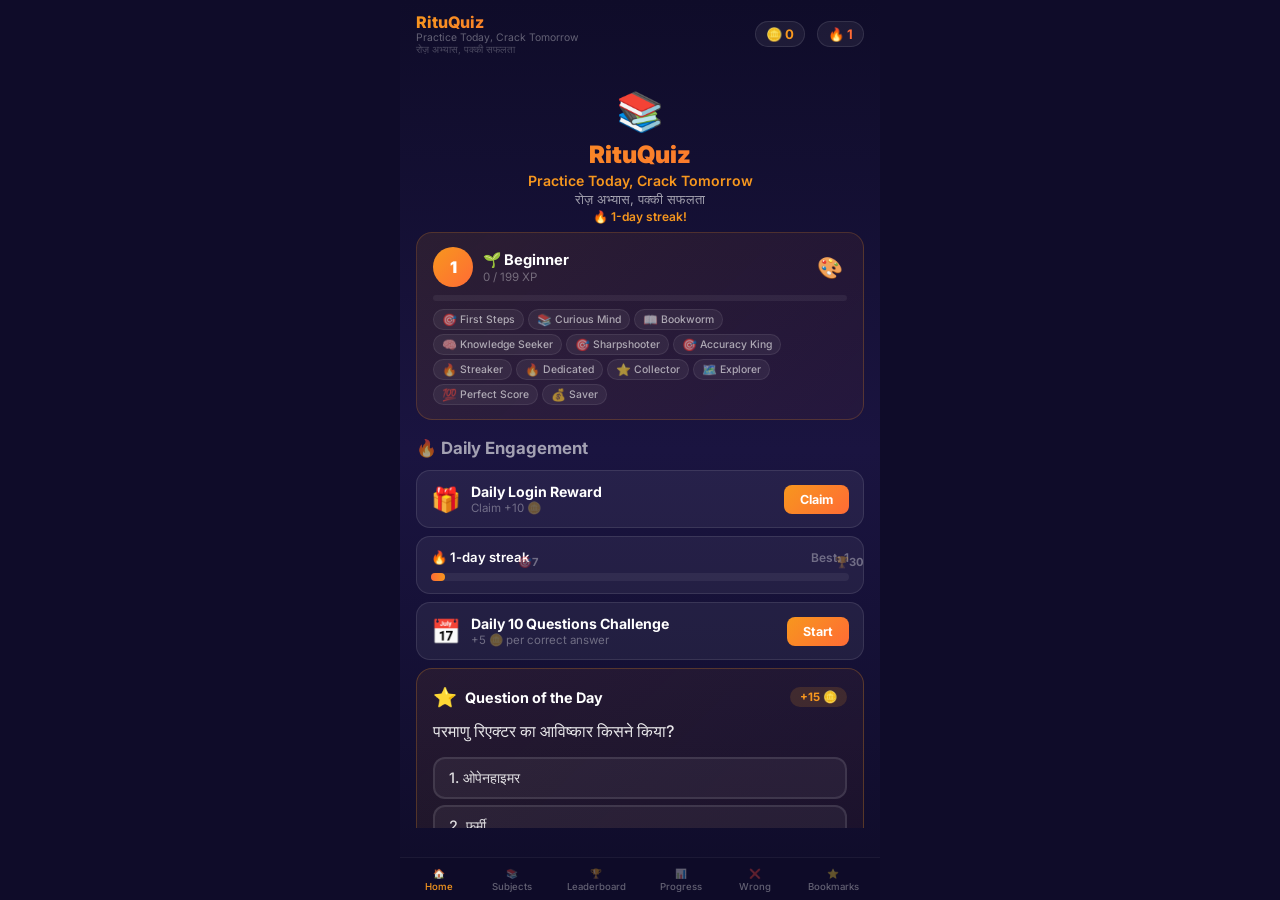
==== index.html @ b776aed2 "Initial commit - RituQuiz app" ====
<!DOCTYPE html>
<html lang="en">
<head>
  <meta charset="UTF-8">
  <meta name="viewport" content="width=device-width, initial-scale=1.0, maximum-scale=1.0, user-scalable=no">
  <title>RituQuiz – Practice Today, Crack Tomorrow</title>
  <meta name="theme-color" content="#1a1440">
  <link rel="manifest" href="manifest.json">
  <link rel="icon" type="image/svg+xml" href="icon.svg">
  <link rel="apple-touch-icon" href="icon-192.png">
  <link rel="stylesheet" href="style.css">
</head>
<body>

<div id="app">

  <!-- ==================== DASHBOARD / HOME ==================== -->
  <div class="page active" id="pageHome">
    <div class="home-topbar">
      <div class="topbar-left">
        <span class="brand-sm">RituQuiz</span>
        <span class="brand-tagline">Practice Today, Crack Tomorrow</span>
        <span class="brand-tagline-hi">रोज़ अभ्यास, पक्की सफलता</span>
      </div>
      <div class="topbar-right">
        <span class="coin-display" id="coinDisplay">🪙 0</span>
        <span class="streak-display" id="streakDisplay">🔥 0</span>
      </div>
    </div>
    <div class="page-scroll">
      <div class="home-welcome">
        <div class="welcome-icon">📚</div>
        <h1 class="welcome-title">RituQuiz</h1>
        <p class="welcome-sub-en">Practice Today, Crack Tomorrow</p>
        <p class="welcome-sub" id="welcomeSub">रोज़ अभ्यास, पक्की सफलता</p>
      </div>

      <!-- Profile / Level Card -->
      <div class="profile-card" id="profileCard">
        <div class="profile-top">
          <div class="profile-level-badge" id="profileLevelBadge">1</div>
          <div class="profile-info">
            <span class="profile-level-title" id="profileLevelTitle">Beginner</span>
            <span class="profile-xp-label" id="profileXpLabel">0 / 100 XP</span>
          </div>
          <span class="profile-theme-btn" id="themeShopBtn" title="Theme Shop">🎨</span>
        </div>
        <div class="xp-bar-track">
          <div class="xp-bar-fill" id="xpBarFill"></div>
        </div>
        <div class="profile-badges" id="profileBadges"></div>
      </div>

      <!-- Daily Engagement Section -->
      <div class="section-header">
        <h2>🔥 Daily Engagement</h2>
      </div>
      <div class="daily-engagement">
        <!-- Daily Login Reward -->
        <div class="daily-card" id="rewardCard">
          <div class="daily-card-left">
            <span class="daily-icon">🎁</span>
            <div>
              <span class="daily-label">Daily Login Reward</span>
              <span class="daily-sub" id="rewardSub">Claim +10 🪙</span>
            </div>
          </div>
          <button class="daily-action" id="claimRewardBtn">Claim</button>
        </div>

        <!-- 7-Day Streak Progress -->
        <div class="streak-bar-cont">
          <div class="streak-bar-header">
            <span>🔥 <span id="currentStreak">0</span>-day streak</span>
            <span class="streak-max">Best: <span id="maxStreak">0</span></span>
          </div>
          <div class="streak-bar">
            <div class="streak-fill" id="streakFill"></div>
            <div class="streak-milestone" style="left:23.3%">🎯7</div>
            <div class="streak-milestone" style="left:100%">🏆30</div>
          </div>
        </div>

        <!-- Daily 10 Questions Challenge -->
        <div class="daily-card" id="dailyChallengeCard">
          <div class="daily-card-left">
            <span class="daily-icon">📅</span>
            <div>
              <span class="daily-label">Daily 10 Questions Challenge</span>
              <span class="daily-sub" id="dailyChallengeSub">+5 🪙 per correct answer</span>
            </div>
          </div>
          <button class="daily-action" id="dailyChallengeBtn">Start</button>
        </div>

        <!-- Question of the Day -->
        <div class="qotd-card" id="qotdCard">
          <div class="qotd-header">
            <span class="qotd-icon">⭐</span>
            <span class="qotd-title">Question of the Day</span>
            <span class="qotd-reward">+15 🪙</span>
          </div>
          <p class="qotd-question" id="qotdQuestion">Loading...</p>
          <div class="qotd-options" id="qotdOptions"></div>
          <div class="qotd-feedback" id="qotdFeedback" style="display:none;">
            <span class="qotd-fb-icon" id="qotdFbIcon"></span>
            <span class="qotd-fb-text" id="qotdFbText"></span>
          </div>
        </div>

        <!-- Surprise Quiz -->
        <div class="daily-card" id="surpriseCard">
          <div class="daily-card-left">
            <span class="daily-icon">🎲</span>
            <div>
              <span class="daily-label">Daily Surprise Quiz</span>
              <span class="daily-sub" id="surpriseSub">5 random questions +20 🪙 bonus</span>
            </div>
          </div>
          <button class="daily-action" id="surpriseBtn">Play</button>
        </div>
      </div>

      <!-- Smart Learning Section -->
      <div class="section-header">
        <h2>🧠 Smart Learning</h2>
      </div>
      <div class="daily-engagement">
        <!-- Revision Reminder -->
        <div class="daily-card" id="revisionReminder" style="display:none;">
          <div class="daily-card-left">
            <span class="daily-icon">⏰</span>
            <div>
              <span class="daily-label">Time to Revise!</span>
              <span class="daily-sub" id="revisionSub">You haven't practiced today</span>
            </div>
          </div>
          <button class="daily-action" id="revisionBtn">Start</button>
        </div>

        <!-- Personalized Quiz -->
        <div class="daily-card" id="personalizedCard">
          <div class="daily-card-left">
            <span class="daily-icon">🎯</span>
            <div>
              <span class="daily-label">Personalized Quiz</span>
              <span class="daily-sub" id="personalizedSub">Based on your weak topics</span>
            </div>
          </div>
          <button class="daily-action" id="personalizedBtn">Go</button>
        </div>

        <!-- Spaced Repetition -->
        <div class="daily-card" id="spacedCard">
          <div class="daily-card-left">
            <span class="daily-icon">🔄</span>
            <div>
              <span class="daily-label">Spaced Repetition</span>
              <span class="daily-sub" id="spacedSub">Review due questions</span>
            </div>
          </div>
          <button class="daily-action" id="spacedBtn">Review</button>
        </div>

        <!-- Weak Topics -->
        <div class="streak-bar-cont" id="weakTopicsBox">
          <div class="streak-bar-header">
            <span>📊 Weak Topics</span>
            <span class="streak-max" id="weakTopicsSub">Practice what you struggle with</span>
          </div>
          <div id="weakTopicsList" style="margin-top:6px;"></div>
        </div>
      </div>

      <div class="section-header">
        <h2>🎲 Fun Modes</h2>
      </div>
      <div class="daily-engagement">
        <div class="daily-card" id="mode1minBtn">
          <div class="daily-card-left">
            <span class="daily-icon">⏱️</span>
            <div><span class="daily-label">1 Minute Quiz</span><span class="daily-sub">Answer max in 60s</span></div>
          </div>
          <button class="daily-action">Play</button>
        </div>
        <div class="daily-card" id="modeSurvivalBtn">
          <div class="daily-card-left">
            <span class="daily-icon">💀</span>
            <div><span class="daily-label">Survival Mode</span><span class="daily-sub">1 wrong = game over</span></div>
          </div>
          <button class="daily-action">Play</button>
        </div>
        <div class="daily-card" id="modeRapidBtn">
          <div class="daily-card-left">
            <span class="daily-icon">🔥</span>
            <div><span class="daily-label">Rapid Fire</span><span class="daily-sub">20Q in 60 seconds</span></div>
          </div>
          <button class="daily-action">Play</button>
        </div>
        <div class="daily-card" id="modeMarathonBtn">
          <div class="daily-card-left">
            <span class="daily-icon">🏃</span>
            <div><span class="daily-label">Marathon</span><span class="daily-sub">100 questions challenge</span></div>
          </div>
          <button class="daily-action">Go</button>
        </div>
        <div class="daily-card" id="modeLuckyBtn">
          <div class="daily-card-left">
            <span class="daily-icon">🍀</span>
            <div><span class="daily-label">Lucky Quiz</span><span class="daily-sub">Random surprise quiz</span></div>
          </div>
          <button class="daily-action">Spin</button>
        </div>
      </div>

      <div class="section-header">
        <h2>👥 Social</h2>
      </div>
      <div class="quick-actions">
        <button class="action-card" id="referralHomeBtn">
          <span class="action-icon">🔗</span>
          <div class="action-info">
            <span class="action-label">Referral Rewards</span>
            <span class="action-sub">Invite friends, earn coins</span>
          </div>
          <span class="action-arrow">→</span>
        </button>
      </div>
      <div class="quick-actions">
        <button class="action-card" id="battleHomeBtn">
          <span class="action-icon">⚔️</span>
          <div class="action-info">
            <span class="action-label">Battle Mode</span>
            <span class="action-sub">Challenge a friend & win rewards</span>
          </div>
          <span class="action-arrow">→</span>
        </button>
      </div>

      <div class="quick-actions">
        <button class="action-card" id="continueBtn" style="display:none;">
          <span class="action-icon">🔥</span>
          <div class="action-info">
            <span class="action-label">Continue Practice</span>
            <span class="action-sub" id="continueSub">Resume your last session</span>
          </div>
          <span class="action-arrow">→</span>
        </button>
      </div>

      <div class="section-header">
        <h2>📚 Subjects</h2>
      </div>
      <div class="subject-grid" id="homeSubjectGrid"></div>

      <div class="section-header">
        <h2>📊 Quick Stats</h2>
      </div>
      <div class="stats-row" id="homeStats">
        <div class="stat-card"><span class="stat-num" id="statTotalQ">0</span><span class="stat-lbl">Total Qs</span></div>
        <div class="stat-card"><span class="stat-num" id="statCorrect">0</span><span class="stat-lbl">Correct</span></div>
        <div class="stat-card"><span class="stat-num" id="statCoins">0</span><span class="stat-lbl">Coins</span></div>
        <div class="stat-card"><span class="stat-num" id="statBookmarks">0</span><span class="stat-lbl">Bookmarks</span></div>
      </div>

      <!-- Today's Rank -->
      <div class="section-header">
        <h2>📊 Today's Rank</h2>
      </div>
      <div class="rank-card">
        <div class="rank-main-row">
          <div class="rank-stat">
            <span class="rank-num" id="todayAnswered">0</span>
            <span class="rank-lbl">Questions Today</span>
          </div>
          <div class="rank-stat">
            <span class="rank-num" id="todayCorrectPct">0%</span>
            <span class="rank-lbl">Accuracy</span>
          </div>
          <div class="rank-stat">
            <span class="rank-num" id="todayRankChange">⬆️ 0</span>
            <span class="rank-lbl">vs Yesterday</span>
          </div>
        </div>
        <div class="rank-sub-row">
          <div class="rank-badge">
            <span class="rank-badge-icon">🏙️</span>
            <div>
              <span class="rank-badge-label">City Rank</span>
              <span class="rank-badge-num" id="cityRank"># --</span>
            </div>
          </div>
          <div class="rank-badge">
            <span class="rank-badge-icon">🇮🇳</span>
            <div>
              <span class="rank-badge-label">India Rank</span>
              <span class="rank-badge-num" id="indiaRank"># --</span>
            </div>
          </div>
        </div>
      </div>

    </div>
  </div>

  <!-- ==================== SUBJECTS ==================== -->
  <div class="page" id="pageSubjects">
    <div class="page-header">
      <h1>📚 Subjects</h1>
    </div>
    <div class="page-scroll">
      <div class="subject-list" id="subjectList"></div>
    </div>
  </div>

  <!-- ==================== QUIZ SCREEN ==================== -->
  <div class="page" id="pageQuiz">
    <div class="quiz-header">
      <button class="nav-back" id="quizBackBtn">←</button>
      <div class="quiz-meta">
        <span class="quiz-subject-badge" id="quizSubjectBadge">Science</span>
        <span class="quiz-difficulty-badge" id="quizDifficultyBadge">Easy</span>
      </div>
      <div class="quiz-counter" id="quizCounter">1/10</div>
    </div>

    <div class="progress-track">
      <div class="progress-track-fill" id="quizProgressFill"></div>
    </div>

    <div class="timer-track">
      <div class="timer-track-fill" id="quizTimerFill"></div>
    </div>
    <div class="timer-num" id="quizTimerText">15s</div>
    <div class="quiz-mode-badge" id="quizModeBadge"></div>
    <div class="quiz-lives" id="quizLives"></div>

    <div class="quiz-body">
      <div class="question-num" id="quizQNum">Question 1</div>
      <p class="question-text" id="quizQuestionText">Loading...</p>
      <div class="options" id="quizOptions"></div>

      <div class="quiz-feedback" id="quizFeedback">
        <span class="fb-icon" id="quizFbIcon"></span>
        <span class="fb-text" id="quizFbText"></span>
        <div class="fb-explain" id="quizFbExplain"></div>
      </div>

      <div class="quiz-actions">
        <button class="btn-bookmark" id="bookmarkBtn">☆ Bookmark</button>
        <button class="btn-next" id="quizNextBtn" style="display:none;">Next →</button>
      </div>
    </div>

    <div class="quiz-scorebar">
      <span>Score: <strong id="quizScore">0</strong></span>
      <span>✅ <strong id="quizCorrect">0</strong></span>
      <span>❌ <strong id="quizWrong">0</strong></span>
    </div>
  </div>

  <!-- ==================== LEADERBOARD ==================== -->
  <div class="page" id="pageLeaderboard">
    <div class="page-header">
      <h1>🏆 Leaderboard</h1>
    </div>
    <div class="page-scroll">
      <div class="lb-form">
        <input type="text" id="lbNameInput" placeholder="Your name" maxlength="20">
        <input type="text" id="lbCollegeInput" placeholder="College (optional)" maxlength="30">
        <input type="text" id="lbCityInput" placeholder="City (optional)" maxlength="20">
        <button class="btn-sm" id="lbSaveBtn">Save Score</button>
      </div>
      <div class="lb-filters">
        <button class="lb-filter active" data-filter="all">All</button>
        <button class="lb-filter" data-filter="weekly">This Week</button>
        <button class="lb-filter" data-filter="college">My College</button>
        <button class="lb-filter" data-filter="city">My City</button>
      </div>
      <div class="lb-list" id="lbList"></div>
    </div>
  </div>

  <!-- ==================== PROGRESS ==================== -->
  <div class="page" id="pageProgress">
    <div class="page-header">
      <h1>📊 My Progress</h1>
    </div>
    <div class="page-scroll">
      <div class="progress-summary" id="progressSummary"></div>
      <div class="progress-subjects" id="progressSubjects"></div>
      <button class="btn-sm btn-danger" id="resetProgressBtn" style="margin-top:16px;">Reset All Progress</button>
    </div>
  </div>

  <!-- ==================== WRONG QUESTIONS ==================== -->
  <div class="page" id="pageWrong">
    <div class="page-header">
      <h1>❌ Wrong Questions</h1>
      <span class="badge-count" id="wrongCount">0</span>
    </div>
    <div class="page-scroll">
      <div id="wrongList"></div>
      <button class="btn-sm btn-danger" id="clearWrongBtn" style="margin-top:16px;display:none;">Clear All</button>
    </div>
  </div>

  <!-- ==================== BOOKMARKS ==================== -->
  <div class="page" id="pageBookmarks">
    <div class="page-header">
      <h1>⭐ Bookmarks</h1>
      <span class="badge-count" id="bookmarkCount">0</span>
    </div>
    <div class="page-scroll">
      <div id="bookmarkList"></div>
    </div>
  </div>

  <!-- ==================== BOTTOM NAV ==================== -->
  <nav class="bottom-nav" id="bottomNav">
    <button class="nav-item active" data-page="pageHome">🏠<span>Home</span></button>
    <button class="nav-item" data-page="pageSubjects">📚<span>Subjects</span></button>
    <button class="nav-item" data-page="pageLeaderboard">🏆<span>Leaderboard</span></button>
    <button class="nav-item" data-page="pageProgress">📊<span>Progress</span></button>
    <button class="nav-item" data-page="pageWrong">❌<span>Wrong</span></button>
    <button class="nav-item" data-page="pageBookmarks">⭐<span>Bookmarks</span></button>
  </nav>

  <!-- ==================== QUIZ START OVERLAY ==================== -->
  <div class="overlay" id="quizOverlay" style="display:none;">
    <div class="overlay-content">
      <h2 id="overlayTitle">Start Quiz</h2>
      <p id="overlayDesc">Select how many questions to practice</p>
      <div class="qcount-options" id="qcountOptions">
        <button class="qcount-btn" data-count="10">10</button>
        <button class="qcount-btn" data-count="25">25</button>
        <button class="qcount-btn active" data-count="50">50</button>
        <button class="qcount-btn" data-count="100">100</button>
        <button class="qcount-btn" data-count="0">All</button>
      </div>
      <button class="btn-primary" id="overlayStartBtn">Start</button>
      <button class="btn-ghost" id="overlayCloseBtn">Cancel</button>
    </div>
  </div>

  <!-- ==================== THEME SHOP OVERLAY ==================== -->
  <div class="overlay" id="themeOverlay" style="display:none;">
    <div class="overlay-content shop-content">
      <h2>🎨 Theme Shop</h2>
      <p>Spend coins to unlock new themes</p>
      <div class="theme-list" id="themeList"></div>
      <button class="btn-ghost" id="themeCloseBtn">Close</button>
    </div>
  </div>

  <!-- ==================== CHALLENGE OVERLAY ==================== -->
  <div class="overlay" id="challengeOverlay" style="display:none;">
    <div class="overlay-content">
      <h2>👥 Friend Challenge</h2>
      <div id="challengeBody">
        <p id="challengeDesc">Challenge a friend to beat your score!</p>
        <div class="challenge-code-box" id="challengeCodeBox" style="display:none;">
          <div class="challenge-code" id="challengeCode">RITU-XXXX</div>
          <button class="btn-sm" id="shareChallengeBtn">📤 Share</button>
        </div>
        <div class="challenge-input-box">
          <input type="text" id="challengeInput" placeholder="Enter challenge code" maxlength="12">
          <button class="btn-sm" id="acceptChallengeBtn">Accept</button>
        </div>
        <div id="challengeResult"></div>
      </div>
      <button class="btn-ghost" id="challengeCloseBtn">Close</button>
    </div>
  </div>

  <!-- ==================== REFERRAL OVERLAY ==================== -->
  <div class="overlay" id="referralOverlay" style="display:none;">
    <div class="overlay-content">
      <h2>🔗 Referral Rewards</h2>
      <p>Invite friends and earn coins!</p>
      <div class="referral-info">
        <div class="referral-code-box">
          <span class="referral-label">Your Code</span>
          <div class="referral-code" id="referralCode">RITUREF-XXXX</div>
          <button class="btn-sm" id="shareReferralBtn">📤 Share</button>
        </div>
        <div class="referral-input-box">
          <span class="referral-label">Enter Friend's Code</span>
          <div class="referral-input-row">
            <input type="text" id="referralInput" placeholder="Referral code" maxlength="12">
            <button class="btn-sm" id="redeemReferralBtn">+10 🪙</button>
          </div>
        </div>
        <div id="referralResult"></div>
      </div>
      <button class="btn-ghost" id="referralCloseBtn">Close</button>
    </div>
  </div>

  <!-- ==================== BATTLE MODE OVERLAY ==================== -->
  <div class="overlay" id="battleOverlay" style="display:none;">
    <div class="overlay-content">
      <h2>⚔️ Battle Mode</h2>
      <div id="battleBody">
        <div id="battleCreateBox">
          <p id="battleCreateDesc">Create a battle and challenge a friend!</p>
          <div class="challenge-code-box" id="battleCodeBox" style="display:none;">
            <div class="challenge-code" id="battleCode">BAT-XXXX</div>
            <button class="btn-sm" id="shareBattleBtn">📤 Share</button>
          </div>
          <button class="btn-primary" id="createBattleBtn">⚔️ Create Battle</button>
        </div>
        <div class="challenge-input-box">
          <input type="text" id="battleInput" placeholder="Enter battle code" maxlength="12">
          <button class="btn-sm" id="acceptBattleBtn">Accept Battle</button>
        </div>
        <div id="battleResult"></div>
      </div>
      <button class="btn-ghost" id="battleCloseBtn">Close</button>
    </div>
  </div>

  <!-- ==================== LOADING ==================== -->
  <div class="overlay" id="loadingOverlay" style="display:none;">
    <div class="loading-spinner"></div>
    <div class="loading-text">Loading questions...</div>
  </div>

</div>

<script src="subjects/science.js"></script>
<script src="subjects/history.js"></script>
<script src="subjects/geography.js"></script>
<script src="subjects/economics.js"></script>
<script src="subjects/polity.js"></script>
<script src="subjects/gk.js"></script>
<script src="app.js"></script>
<script>if('serviceWorker' in navigator)navigator.serviceWorker.register('sw.js');</script>
</body>
</html>
---- style.css ----
@import url('https://fonts.googleapis.com/css2?family=Inter:wght@400;500;600;700;800;900&display=swap');

*{margin:0;padding:0;box-sizing:border-box;}
:root{
  --bg:#0f0c29;
  --surface:rgba(255,255,255,0.06);
  --border:rgba(255,255,255,0.1);
  --text:#fff;
  --text2:rgba(255,255,255,0.6);
  --text3:rgba(255,255,255,0.35);
  --gold:#f7971e;
  --gold2:#ff6b35;
  --green:#2ecc71;
  --red:#e74c3c;
  --nav-h:64px;
  --safe-bottom:env(safe-area-inset-bottom,0px);
}
body{
  font-family:'Inter',sans-serif;
  background:var(--bg);
  color:var(--text);
  min-height:100vh;
  overflow:hidden;
}
#app{
  max-width:480px;
  margin:0 auto;
  height:100vh;
  height:100dvh;
  display:flex;
  flex-direction:column;
  position:relative;
  background:linear-gradient(180deg,#0f0c29 0%,#1a1440 50%,#0f0c29 100%);
}

/* --- PAGES --- */
.page{
  display:none;
  flex:1;
  flex-direction:column;
  overflow:hidden;
  padding-bottom:calc(var(--nav-h) + var(--safe-bottom) + 8px);
}
.page.active{display:flex;}
.page-scroll{
  flex:1;
  overflow-y:auto;
  padding:16px 16px 24px;
  -webkit-overflow-scrolling:touch;
}
.page-header{
  display:flex;
  align-items:center;
  justify-content:space-between;
  padding:16px 16px 8px;
  flex-shrink:0;
}
.page-header h1{font-size:1.4rem;font-weight:800;}

/* --- HOME --- */
.home-topbar{
  display:flex;align-items:center;justify-content:space-between;
  padding:12px 16px 0;flex-shrink:0;
}
.topbar-left{display:flex;flex-direction:column;}
.brand-sm{font-size:1rem;font-weight:800;background:linear-gradient(135deg,var(--gold),var(--gold2));-webkit-background-clip:text;-webkit-text-fill-color:transparent;background-clip:text;}
.brand-tagline{font-size:0.65rem;color:var(--text3);display:block;margin-top:-1px;}
.brand-tagline-hi{font-size:0.6rem;color:var(--text3);display:block;opacity:0.7;}
.topbar-right{display:flex;gap:12px;align-items:center;}
.coin-display,.streak-display{font-size:0.82rem;font-weight:700;padding:4px 10px;border-radius:50px;background:rgba(255,255,255,0.06);border:1px solid var(--border);}
.streak-display{color:#ff6b35;}
.coin-display{color:var(--gold);}

.home-welcome{text-align:center;padding:16px 0 8px;}
.welcome-icon{font-size:2.4rem;margin-bottom:4px;}
.welcome-title{font-size:1.5rem;font-weight:900;line-height:1.3;background:linear-gradient(135deg,var(--gold),var(--gold2));-webkit-background-clip:text;-webkit-text-fill-color:transparent;background-clip:text;}
.welcome-sub{font-size:0.82rem;color:var(--text2);margin-top:2px;}
.welcome-sub-en{font-size:0.88rem;color:var(--gold);font-weight:600;margin-top:2px;}

/* --- PROFILE / LEVEL CARD --- */
.profile-card{
  padding:14px 16px;margin-bottom:12px;
  background:linear-gradient(135deg,rgba(247,151,30,0.1),rgba(255,107,53,0.05));
  border:1px solid rgba(247,151,30,0.2);border-radius:16px;
}
.profile-top{display:flex;align-items:center;gap:10px;margin-bottom:8px;}
.profile-level-badge{
  width:40px;height:40px;border-radius:50%;flex-shrink:0;
  background:linear-gradient(135deg,var(--gold),var(--gold2));
  display:flex;align-items:center;justify-content:center;
  font-size:1rem;font-weight:900;color:#fff;
}
.profile-info{flex:1;min-width:0;}
.profile-level-title{display:block;font-weight:700;font-size:0.92rem;}
.profile-xp-label{display:block;font-size:0.72rem;color:var(--text3);margin-top:1px;}
.profile-theme-btn{font-size:1.3rem;cursor:pointer;padding:4px;background:none;border:none;transition:transform 0.2s;}
.profile-theme-btn:hover{transform:scale(1.15);}
.xp-bar-track{height:6px;background:rgba(255,255,255,0.06);border-radius:3px;overflow:hidden;margin-bottom:8px;}
.xp-bar-fill{height:100%;width:0%;background:linear-gradient(90deg,#00b894,#00cec9);border-radius:3px;transition:width 0.6s ease;}
.profile-badges{display:flex;gap:4px;flex-wrap:wrap;min-height:24px;}
.profile-badge{
  font-size:0.65rem;padding:2px 8px;border-radius:50px;
  background:rgba(255,255,255,0.06);border:1px solid rgba(255,255,255,0.08);
  font-weight:500;color:var(--text2);display:inline-flex;align-items:center;gap:3px;
}
.profile-badge.earned{background:rgba(247,151,30,0.12);border-color:rgba(247,151,30,0.2);color:var(--gold);}
.profile-badge .badge-icon{font-size:0.75rem;}

/* --- THEME SHOP --- */
.shop-content{max-width:360px;padding:24px 16px;}
.theme-list{display:flex;flex-direction:column;gap:8px;margin-bottom:12px;max-height:300px;overflow-y:auto;}
.theme-item{
  display:flex;align-items:center;gap:10px;padding:10px 12px;
  background:rgba(255,255,255,0.04);border:1px solid var(--border);border-radius:12px;
}
.theme-item.active{border-color:var(--gold);background:rgba(247,151,30,0.08);}
.theme-swatch{
  width:28px;height:28px;border-radius:8px;flex-shrink:0;
  border:1px solid rgba(255,255,255,0.1);
}
.theme-info{flex:1;text-align:left;}
.theme-name{display:block;font-weight:600;font-size:0.85rem;}
.theme-status{display:block;font-size:0.7rem;color:var(--text3);margin-top:1px;}
.theme-action{
  flex-shrink:0;padding:5px 12px;border:none;border-radius:6px;
  font-size:0.72rem;font-weight:700;cursor:pointer;font-family:inherit;transition:all 0.2s;
}
.theme-action.buy{background:var(--gold);color:#fff;}
.theme-action.buy:hover{transform:translateY(-1px);}
.theme-action.use{background:rgba(46,204,113,0.2);color:var(--green);}
.theme-action.use:hover{background:rgba(46,204,113,0.3);}
.theme-action.active{background:rgba(255,255,255,0.08);color:var(--text3);cursor:default;}

/* --- DAILY ENGAGEMENT --- */
.daily-engagement{display:flex;flex-direction:column;gap:8px;margin-bottom:16px;}
.daily-card{
  display:flex;align-items:center;justify-content:space-between;
  padding:12px 14px;background:var(--surface);border:1px solid var(--border);
  border-radius:14px;gap:8px;
}
.daily-card-left{display:flex;align-items:center;gap:10px;flex:1;min-width:0;}
.daily-icon{font-size:1.5rem;flex-shrink:0;}
.daily-label{display:block;font-weight:700;font-size:0.88rem;white-space:nowrap;overflow:hidden;text-overflow:ellipsis;}
.daily-sub{display:block;font-size:0.72rem;color:var(--text3);margin-top:1px;}
.daily-action{
  flex-shrink:0;padding:7px 16px;border:none;border-radius:8px;
  background:linear-gradient(135deg,var(--gold),var(--gold2));color:#fff;
  font-size:0.78rem;font-weight:700;cursor:pointer;font-family:inherit;transition:all 0.25s;
}
.daily-action:hover{transform:translateY(-1px);box-shadow:0 4px 12px rgba(247,151,30,0.3);}
.daily-action:disabled{opacity:0.5;cursor:default;transform:none;box-shadow:none;}
.daily-action.secondary{background:rgba(255,255,255,0.08);color:var(--text2);box-shadow:none;}
.daily-action.secondary:hover{background:rgba(255,255,255,0.12);transform:none;box-shadow:none;}

/* Streak bar */
.streak-bar-cont{padding:12px 14px;background:var(--surface);border:1px solid var(--border);border-radius:14px;}
.streak-bar-header{display:flex;justify-content:space-between;align-items:center;font-size:0.82rem;font-weight:600;margin-bottom:8px;}
.streak-max{color:var(--text3);font-size:0.75rem;}
.streak-bar{height:8px;background:rgba(255,255,255,0.06);border-radius:4px;overflow:visible;position:relative;}
.streak-fill{height:100%;background:linear-gradient(90deg,#ff6b35,var(--gold));border-radius:4px;transition:width 0.6s ease;width:0%;}
.streak-milestone{position:absolute;top:-18px;font-size:0.7rem;font-weight:700;color:var(--text3);transform:translateX(-50%);white-space:nowrap;}

/* QOTD */
.qotd-card{
  padding:16px;background:linear-gradient(135deg,rgba(247,151,30,0.08),rgba(255,107,53,0.04));
  border:1px solid rgba(247,151,30,0.25);border-radius:16px;
}
.qotd-header{display:flex;align-items:center;gap:8px;margin-bottom:10px;}
.qotd-icon{font-size:1.2rem;}
.qotd-title{font-weight:700;font-size:0.9rem;flex:1;}
.qotd-reward{font-size:0.72rem;font-weight:700;color:var(--gold);padding:3px 10px;border-radius:50px;background:rgba(247,151,30,0.15);}
.qotd-question{font-size:1rem;line-height:1.6;font-weight:500;margin-bottom:12px;color:rgba(255,255,255,0.9);}
.qotd-options{display:flex;flex-direction:column;gap:6px;margin-bottom:8px;}
.qotd-options .option-btn{padding:10px 14px;font-size:0.9rem;}
.qotd-feedback{display:flex;align-items:center;gap:8px;padding:8px 12px;border-radius:10px;background:rgba(255,255,255,0.04);animation:fbIn 0.3s ease;}
.qotd-fb-icon{font-size:1.1rem;}
.qotd-fb-text{font-size:0.82rem;color:rgba(255,255,255,0.7);flex:1;font-weight:500;}

.quick-actions{display:flex;flex-direction:column;gap:10px;margin-bottom:20px;}
.action-card{
  display:flex;align-items:center;gap:14px;
  padding:14px 18px;
  background:var(--surface);
  border:1px solid var(--border);
  border-radius:16px;
  cursor:pointer;
  transition:all 0.25s;
  text-align:left;
  color:var(--text);
  width:100%;
  font-family:inherit;
  font-size:inherit;
}
.action-card:hover{transform:translateY(-2px);box-shadow:0 4px 20px rgba(0,0,0,0.3);}
.action-card.primary{
  background:linear-gradient(135deg,rgba(247,151,30,0.15),rgba(255,107,53,0.08));
  border-color:rgba(247,151,30,0.3);
}
.action-icon{font-size:1.8rem;flex-shrink:0;}
.action-info{flex:1;}
.action-label{display:block;font-weight:700;font-size:0.95rem;}
.action-sub{display:block;font-size:0.78rem;color:var(--text2);margin-top:2px;}
.action-arrow{font-size:1.2rem;color:var(--text3);}

.section-header{margin:18px 0 12px;}
.section-header h2{font-size:1.05rem;font-weight:700;color:var(--text2);}

.subject-grid{display:grid;grid-template-columns:1fr 1fr;gap:8px;margin-bottom:8px;}
.home-subj-card{
  display:flex;align-items:center;gap:10px;
  padding:12px 14px;
  background:var(--surface);
  border:1px solid var(--border);
  border-radius:14px;
  cursor:pointer;
  transition:all 0.25s;
  color:var(--text);
  font-family:inherit;
  font-size:inherit;
  text-align:left;
}
.home-subj-card:hover{transform:translateY(-2px);border-color:rgba(247,151,30,0.3);}
.home-subj-card .subj-icon{font-size:1.4rem;flex-shrink:0;}
.home-subj-card .subj-name{font-weight:600;font-size:0.9rem;flex:1;}
.home-subj-card .subj-stat{font-size:0.75rem;color:var(--text3);}

.stats-row{display:grid;grid-template-columns:1fr 1fr 1fr 1fr;gap:8px;margin-bottom:8px;}
.stat-card{
  text-align:center;
  padding:14px 6px;
  background:var(--surface);
  border:1px solid var(--border);
  border-radius:12px;
}
.stat-num{display:block;font-size:1.3rem;font-weight:800;color:var(--gold);}
.stat-lbl{display:block;font-size:0.7rem;color:var(--text3);margin-top:2px;}

/* --- SUBJECTS LIST --- */
.subject-list{display:flex;flex-direction:column;gap:8px;}
.subj-list-card{
  display:flex;align-items:center;gap:14px;
  padding:14px 16px;
  background:var(--surface);
  border:1px solid var(--border);
  border-radius:14px;
  cursor:pointer;
  transition:all 0.25s;
  color:var(--text);
  font-family:inherit;
  font-size:inherit;
  text-align:left;
  width:100%;
}
.subj-list-card:hover{transform:translateX(4px);border-color:rgba(247,151,30,0.3);}
.subj-list-card .subj-icon{font-size:1.6rem;flex-shrink:0;width:36px;text-align:center;}
.subj-list-card .subj-info{flex:1;}
.subj-list-card .subj-name{display:block;font-weight:700;font-size:0.95rem;}
.subj-list-card .subj-desc{display:block;font-size:0.78rem;color:var(--text3);margin-top:2px;}
.subj-list-card .subj-arrow{font-size:1rem;color:var(--text3);}

/* --- QUIZ SCREEN --- */
.quiz-header{
  display:flex;align-items:center;gap:10px;
  padding:12px 16px;flex-shrink:0;
}
.nav-back{
  background:none;border:none;color:var(--text);font-size:1.5rem;
  cursor:pointer;padding:4px 8px;font-family:inherit;
}
.quiz-meta{flex:1;display:flex;gap:6px;}
.quiz-subject-badge,.quiz-difficulty-badge{
  font-size:0.7rem;padding:3px 12px;border-radius:50px;font-weight:700;text-transform:uppercase;
}
.quiz-subject-badge{background:rgba(247,151,30,0.2);color:var(--gold);}
.quiz-difficulty-badge.easy{background:rgba(46,204,113,0.2);color:var(--green);}
.quiz-difficulty-badge.medium{background:rgba(241,196,15,0.2);color:#f1c40f;}
.quiz-difficulty-badge.hard{background:rgba(231,76,60,0.2);color:var(--red);}
.quiz-counter{font-size:0.85rem;color:var(--text3);font-weight:600;}

.progress-track{height:4px;background:rgba(255,255,255,0.06);margin:0 16px 4px;border-radius:2px;overflow:hidden;}
.progress-track-fill{height:100%;width:0%;background:linear-gradient(90deg,var(--gold),var(--gold2));border-radius:2px;transition:width 0.4s ease;}
.timer-track{height:3px;background:rgba(255,255,255,0.05);margin:0 16px 2px;border-radius:2px;overflow:hidden;}
.timer-track-fill{height:100%;width:100%;background:var(--green);border-radius:2px;transition:width 0.3s linear;}
.timer-track-fill.warning{background:#f1c40f;}
.timer-track-fill.danger{background:var(--red);animation:pulse2 0.5s ease infinite;}
@keyframes pulse2{0%,100%{opacity:1}50%{opacity:0.6}}
.timer-num{text-align:right;font-size:0.8rem;color:var(--text3);padding:0 16px;margin-bottom:4px;font-weight:500;}
.quiz-mode-badge{text-align:center;font-size:0.7rem;color:var(--gold);padding:0 16px 4px;font-weight:700;letter-spacing:0.5px;text-transform:uppercase;}
.quiz-lives{text-align:center;font-size:1.2rem;padding:0 16px 6px;letter-spacing:4px;}

.quiz-body{flex:1;overflow-y:auto;padding:4px 16px 8px;}
.question-num{font-size:0.78rem;color:var(--text3);margin-bottom:8px;font-weight:600;}
.question-text{font-size:1.1rem;line-height:1.6;margin-bottom:18px;font-weight:500;color:rgba(255,255,255,0.9);}

.options{display:flex;flex-direction:column;gap:8px;margin-bottom:12px;}
.option-btn{
  display:block;width:100%;padding:13px 16px;
  background:rgba(255,255,255,0.05);
  border:2px solid rgba(255,255,255,0.1);
  border-radius:12px;
  color:rgba(255,255,255,0.85);
  font-size:0.95rem;
  text-align:left;
  cursor:pointer;
  transition:all 0.25s;
  font-family:inherit;
  font-weight:500;
}
.option-btn:hover:not(:disabled){background:rgba(255,255,255,0.1);border-color:rgba(247,151,30,0.3);transform:translateX(3px);}
.option-btn.correct{
  background:rgba(46,204,113,0.2);border-color:var(--green);color:var(--green);
  animation:flash 0.4s ease;
}
@keyframes flash{0%{transform:scale(1)}50%{transform:scale(1.02)}100%{transform:scale(1)}}
.option-btn.wrong{
  background:rgba(231,76,60,0.2);border-color:var(--red);color:var(--red);
  animation:shake 0.4s ease;
}
@keyframes shake{0%,100%{transform:translateX(0)}20%{transform:translateX(-6px)}40%{transform:translateX(6px)}60%{transform:translateX(-4px)}80%{transform:translateX(4px)}}
.option-btn:disabled{cursor:default;opacity:0.6;}

.quiz-feedback{
  display:none;flex-direction:column;align-items:flex-start;gap:6px;
  padding:10px 14px;margin:4px 0 12px;
  background:rgba(255,255,255,0.04);border-radius:10px;
  animation:fbIn 0.3s ease;
}
@keyframes fbIn{from{opacity:0;transform:translateY(6px)}to{opacity:1;transform:translateY(0)}}
.fb-icon{font-size:1.3rem;}
.fb-text{font-size:0.9rem;color:rgba(255,255,255,0.7);font-weight:500;}
.fb-explain{font-size:0.82rem;color:rgba(255,255,255,0.5);line-height:1.5;padding:6px 0 2px;border-top:1px solid rgba(255,255,255,0.06);width:100%;margin-top:2px;}

.quiz-actions{display:flex;gap:8px;margin-top:4px;}
.btn-bookmark{
  padding:10px 16px;border-radius:10px;border:1px solid rgba(255,255,255,0.15);
  background:rgba(255,255,255,0.04);color:var(--text2);font-size:0.85rem;
  cursor:pointer;transition:all 0.25s;font-family:inherit;font-weight:600;
}
.btn-bookmark:hover{background:rgba(255,255,255,0.1);}
.btn-bookmark.active{background:rgba(247,151,30,0.15);border-color:rgba(247,151,30,0.3);color:var(--gold);}
.btn-next{
  flex:1;padding:10px;border:none;border-radius:10px;
  background:linear-gradient(135deg,var(--gold),var(--gold2));color:#fff;
  font-size:0.9rem;font-weight:700;cursor:pointer;transition:all 0.25s;font-family:inherit;
}
.btn-next:hover{transform:translateY(-1px);box-shadow:0 4px 15px rgba(247,151,30,0.3);}

.quiz-scorebar{
  display:flex;justify-content:space-around;padding:10px 16px;
  border-top:1px solid rgba(255,255,255,0.06);
  font-size:0.8rem;color:var(--text3);flex-shrink:0;font-weight:500;
}
.quiz-scorebar strong{color:var(--text2);font-weight:700;}

/* --- LEADERBOARD --- */
.lb-form{display:flex;gap:8px;margin-bottom:16px;}
.lb-form input{
  flex:1;padding:10px 14px;border-radius:10px;border:1px solid var(--border);
  background:rgba(255,255,255,0.06);color:var(--text);font-size:0.9rem;
  font-family:inherit;outline:none;
}
.lb-form input:focus{border-color:var(--gold);}
.lb-form{display:flex;flex-direction:column;gap:6px;margin-bottom:10px;}
.lb-filters{display:flex;gap:4px;margin-bottom:10px;flex-wrap:wrap;}
.lb-filter{
  padding:5px 12px;border:1px solid var(--border);border-radius:8px;
  background:transparent;color:var(--text2);font-size:0.72rem;font-weight:600;
  cursor:pointer;transition:all 0.2s;font-family:inherit;
}
.lb-filter.active{border-color:var(--gold);color:var(--gold);background:rgba(247,151,30,0.1);}
.lb-filter:hover{border-color:rgba(247,151,30,0.4);}
.btn-sm{
  padding:10px 18px;border:none;border-radius:10px;
  background:linear-gradient(135deg,var(--gold),var(--gold2));color:#fff;
  font-size:0.85rem;font-weight:700;cursor:pointer;font-family:inherit;
  transition:all 0.25s;
}
.btn-sm:hover{transform:translateY(-1px);}
.btn-danger{background:linear-gradient(135deg,var(--red),#c0392b);}
.lb-list{display:flex;flex-direction:column;gap:6px;}
.lb-item{
  display:flex;align-items:center;gap:12px;
  padding:10px 14px;background:var(--surface);border:1px solid var(--border);border-radius:10px;
}
.lb-rank{font-size:1rem;font-weight:800;width:28px;text-align:center;color:var(--gold);}
.lb-name{flex:1;font-weight:600;font-size:0.9rem;}
.lb-score{font-size:0.85rem;color:var(--text2);font-weight:600;}

/* --- PROGRESS --- */
.progress-summary{margin-bottom:16px;}
.progress-card{
  padding:16px;background:var(--surface);border:1px solid var(--border);border-radius:14px;
  text-align:center;
}
.progress-card .big-num{font-size:2.5rem;font-weight:900;color:var(--gold);}
.progress-card .big-lbl{font-size:0.85rem;color:var(--text3);}
.progress-subjects{display:flex;flex-direction:column;gap:8px;}
.prog-subj{
  padding:12px 14px;background:var(--surface);border:1px solid var(--border);border-radius:12px;
}
.prog-subj-header{display:flex;justify-content:space-between;align-items:center;margin-bottom:6px;}
.prog-subj-name{font-weight:600;font-size:0.9rem;}
.prog-subj-pct{font-size:0.8rem;color:var(--text2);font-weight:600;}
.prog-bar{height:6px;background:rgba(255,255,255,0.06);border-radius:3px;overflow:hidden;}
.prog-bar-fill{height:100%;border-radius:3px;background:linear-gradient(90deg,var(--gold),var(--gold2));transition:width 0.5s ease;}
.prog-subj-stats{display:flex;gap:16px;margin-top:6px;font-size:0.75rem;color:var(--text3);}

/* --- WRONG / BOOKMARKS --- */
.badge-count{
  font-size:0.75rem;padding:3px 10px;border-radius:50px;
  background:rgba(247,151,30,0.15);color:var(--gold);font-weight:700;
}
.wrong-item,.bm-item{
  padding:12px 14px;margin-bottom:8px;
  background:var(--surface);border:1px solid var(--border);border-radius:12px;
}
.wrong-q,.bm-q{font-size:0.92rem;font-weight:600;margin-bottom:6px;line-height:1.5;}
.wrong-answer{font-size:0.82rem;color:var(--red);font-weight:500;}
.wrong-correct{font-size:0.82rem;color:var(--green);font-weight:500;}
.wrong-meta,.bm-meta{font-size:0.75rem;color:var(--text3);margin-top:6px;display:flex;gap:8px;}
.wrong-meta span,.bm-meta span{background:rgba(255,255,255,0.05);padding:2px 8px;border-radius:4px;}
.empty-state{text-align:center;padding:40px 0;color:var(--text3);font-size:0.9rem;}

/* --- BOTTOM NAV --- */
.bottom-nav{
  position:fixed;bottom:0;left:50%;transform:translateX(-50%);
  width:100%;max-width:480px;
  display:flex;justify-content:space-around;
  padding:6px 4px calc(var(--safe-bottom) + 4px);
  background:rgba(15,12,41,0.95);
  backdrop-filter:blur(20px);
  border-top:1px solid rgba(255,255,255,0.06);
  z-index:100;
}
.nav-item{
  display:flex;flex-direction:column;align-items:center;gap:2px;
  background:none;border:none;color:var(--text3);font-size:0.6rem;
  cursor:pointer;padding:4px 6px;min-width:48px;
  transition:all 0.2s;font-family:inherit;font-weight:500;
}
.nav-item span{font-size:0.6rem;}
.nav-item.active{color:var(--gold);}
.nav-item.active span{color:var(--gold);}

/* --- OVERLAY --- */
.overlay{
  position:fixed;top:0;left:0;right:0;bottom:0;
  background:rgba(15,12,41,0.9);backdrop-filter:blur(10px);
  display:flex;align-items:center;justify-content:center;
  z-index:200;
}
.overlay-content{
  background:rgba(255,255,255,0.06);border:1px solid var(--border);
  border-radius:20px;padding:28px 24px;max-width:340px;width:90%;
  text-align:center;
}
.overlay-content h2{font-size:1.3rem;font-weight:800;margin-bottom:6px;}
.overlay-content p{font-size:0.85rem;color:var(--text2);margin-bottom:18px;}
.qcount-options{display:flex;flex-wrap:wrap;gap:8px;justify-content:center;margin-bottom:18px;}
.qcount-btn{
  padding:10px 20px;border:2px solid var(--border);border-radius:10px;
  background:transparent;color:var(--text2);font-size:0.9rem;font-weight:600;
  cursor:pointer;transition:all 0.2s;font-family:inherit;
}
.qcount-btn.active{border-color:var(--gold);color:var(--gold);background:rgba(247,151,30,0.1);}
.qcount-btn:hover{border-color:rgba(247,151,30,0.5);}
.overlay-content .btn-primary{
  display:block;width:100%;padding:12px;border:none;border-radius:12px;
  background:linear-gradient(135deg,var(--gold),var(--gold2));color:#fff;
  font-size:1rem;font-weight:700;cursor:pointer;font-family:inherit;transition:all 0.25s;
  margin-bottom:8px;
}
.overlay-content .btn-primary:hover{transform:translateY(-1px);box-shadow:0 4px 20px rgba(247,151,30,0.3);}
.btn-ghost{
  display:block;width:100%;padding:10px;border:none;border-radius:10px;
  background:transparent;color:var(--text3);font-size:0.9rem;
  cursor:pointer;font-family:inherit;font-weight:500;
}

/* --- CHALLENGE / REFERRAL --- */
.challenge-code-box,.referral-code-box{margin:12px 0;text-align:center;}
.challenge-code,.referral-code{
  font-size:1.1rem;font-weight:900;letter-spacing:2px;color:var(--gold);
  padding:10px;background:rgba(247,151,30,0.08);border:1px dashed rgba(247,151,30,0.3);
  border-radius:10px;margin-bottom:8px;font-family:monospace;
}
.challenge-input-box,.referral-input-box{margin:8px 0;}
.challenge-input-box input,.referral-input-row input{
  width:100%;padding:10px 14px;border-radius:10px;border:1px solid var(--border);
  background:rgba(255,255,255,0.06);color:var(--text);font-size:0.9rem;
  font-family:inherit;outline:none;text-align:center;letter-spacing:1px;margin-bottom:6px;
}
.referral-input-row{display:flex;gap:6px;align-items:center;}
.referral-input-row input{flex:1;margin-bottom:0;}
.referral-label{display:block;font-size:0.78rem;color:var(--text3);font-weight:600;margin-bottom:4px;text-align:left;}
#challengeResult,#referralResult{font-size:0.85rem;color:var(--text2);margin:8px 0;text-align:center;}

/* --- WEAK TOPICS --- */
.weak-topic-item{
  display:flex;align-items:center;gap:8px;padding:5px 8px;margin-bottom:4px;
  background:rgba(255,255,255,0.03);border-radius:8px;
}
.weak-topic-item:last-child{margin-bottom:0;}
.weak-topic-icon{font-size:1rem;flex-shrink:0;}
.weak-topic-name{flex:1;font-size:0.78rem;font-weight:600;}
.weak-topic-bar{width:60px;height:4px;background:rgba(255,255,255,0.06);border-radius:2px;overflow:hidden;flex-shrink:0;}
.weak-topic-fill{height:100%;border-radius:2px;background:var(--red);transition:width 0.5s ease;}
.weak-topic-pct{font-size:0.7rem;color:var(--text3);width:30px;text-align:right;flex-shrink:0;}

/* --- LOADING --- */
.loading-spinner{
  width:48px;height:48px;border:4px solid rgba(255,255,255,0.06);
  border-top-color:var(--gold);border-radius:50%;
  animation:spin 0.8s linear infinite;margin:0 auto 16px;
}
@keyframes spin{to{transform:rotate(360deg)}}
.loading-text{font-size:0.9rem;color:var(--text3);text-align:center;}

/* --- SCROLLBAR --- */
::-webkit-scrollbar{width:4px;}
::-webkit-scrollbar-track{background:transparent;}
::-webkit-scrollbar-thumb{background:rgba(255,255,255,0.1);border-radius:2px;}

/* --- THEMES (set via JS on #app) --- */
#app.theme-ocean{background:linear-gradient(180deg,#0c2233 0%,#0f3d5a 50%,#0c2233 100%);}
#app.theme-forest{background:linear-gradient(180deg,#0a2e1a 0%,#145a2e 50%,#0a2e1a 100%);}
#app.theme-sunset{background:linear-gradient(180deg,#2a0c0c 0%,#5a1a0f 50%,#2a0c0c 100%);}
#app.theme-midnight{background:linear-gradient(180deg,#05050f 0%,#0a0a1a 50%,#05050f 100%);}
#app.theme-royal{background:linear-gradient(180deg,#1a0c2e 0%,#2e145a 50%,#1a0c2e 100%);}

/* --- RESPONSIVE --- */
@media(max-width:400px){
  .stats-row{grid-template-columns:1fr 1fr;}
  .subject-grid{grid-template-columns:1fr;}
  .welcome-title{font-size:1.3rem;}
  .bottom-nav{padding:4px 2px calc(var(--safe-bottom) + 2px);}
  .nav-item{min-width:40px;font-size:0.55rem;}
}

/* --- TODAY'S RANK --- */
.rank-card{background:var(--card);border:1px solid var(--border);border-radius:16px;padding:16px;margin:0 16px 12px;}
.rank-main-row{display:grid;grid-template-columns:1fr 1fr 1fr;gap:8px;margin-bottom:12px;}
.rank-stat{text-align:center;}
.rank-num{display:block;font-size:1.3rem;font-weight:900;color:var(--gold);}
.rank-lbl{display:block;font-size:0.7rem;color:var(--text3);margin-top:2px;}
.rank-sub-row{display:grid;grid-template-columns:1fr 1fr;gap:8px;}
.rank-badge{display:flex;align-items:center;gap:8px;background:rgba(255,255,255,0.04);border-radius:12px;padding:10px;}
.rank-badge-icon{font-size:1.5rem;}
.rank-badge-label{display:block;font-size:0.7rem;color:var(--text3);}
.rank-badge-num{display:block;font-size:1rem;font-weight:800;color:var(--gold);}
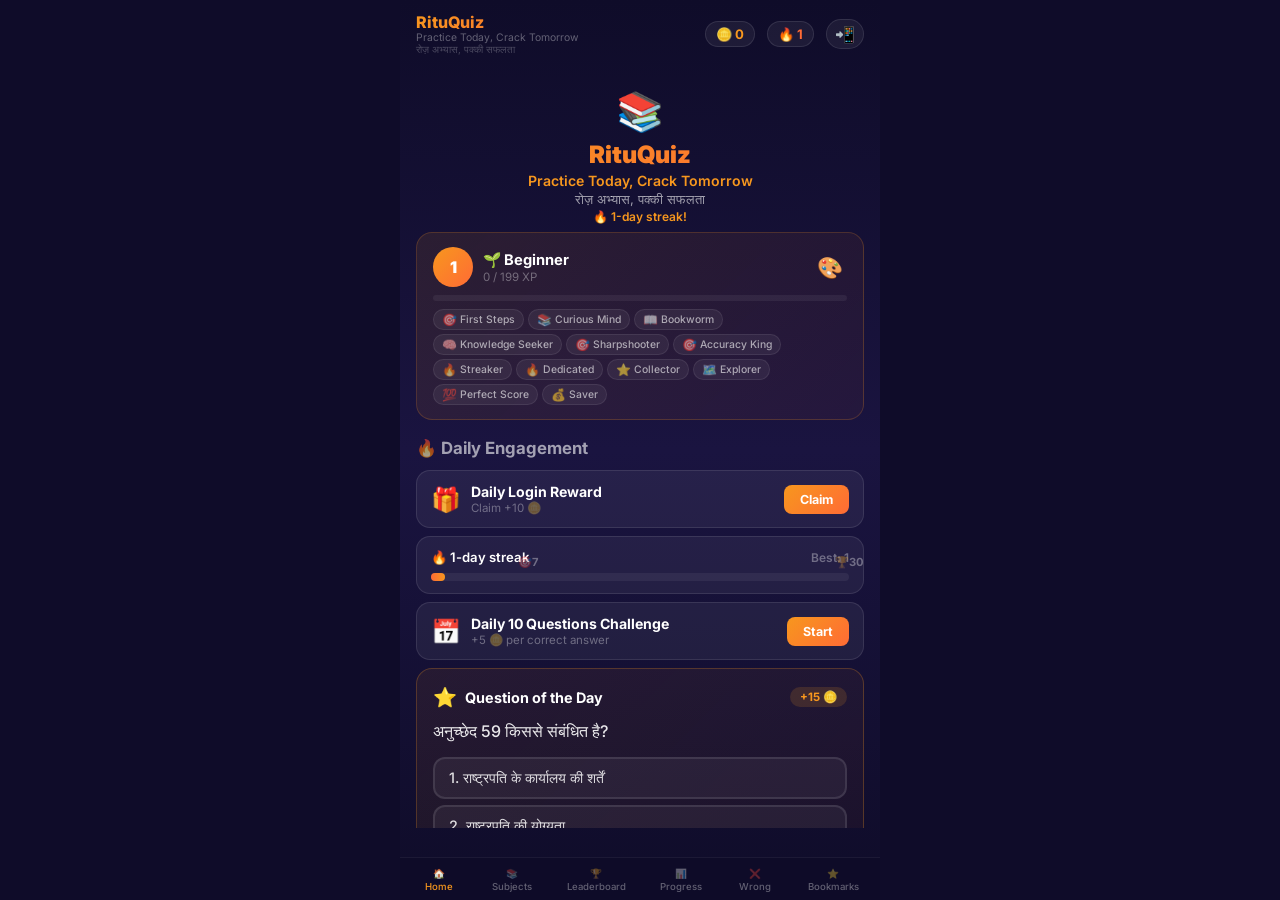
==== commit 408e7856: "Add install page link in header" ====
--- a/index.html
+++ b/index.html
@@ -25,6 +25,7 @@
       <div class="topbar-right">
         <span class="coin-display" id="coinDisplay">🪙 0</span>
         <span class="streak-display" id="streakDisplay">🔥 0</span>
+        <span class="install-btn" id="installBtn" title="Install App">📲</span>
       </div>
     </div>
     <div class="page-scroll">
--- a/style.css
+++ b/style.css
@@ -67,8 +67,10 @@
 .brand-tagline{font-size:0.65rem;color:var(--text3);display:block;margin-top:-1px;}
 .brand-tagline-hi{font-size:0.6rem;color:var(--text3);display:block;opacity:0.7;}
 .topbar-right{display:flex;gap:12px;align-items:center;}
-.coin-display,.streak-display{font-size:0.82rem;font-weight:700;padding:4px 10px;border-radius:50px;background:rgba(255,255,255,0.06);border:1px solid var(--border);}
+.coin-display,.streak-display,.install-btn{font-size:0.82rem;font-weight:700;padding:4px 10px;border-radius:50px;background:rgba(255,255,255,0.06);border:1px solid var(--border);}
 .streak-display{color:#ff6b35;}
+.install-btn{cursor:pointer;transition:all 0.25s;font-size:1rem;padding:4px 8px;}
+.install-btn:hover{background:rgba(247,151,30,0.2);border-color:#f7971e;}
 .coin-display{color:var(--gold);}
 
 .home-welcome{text-align:center;padding:16px 0 8px;}
